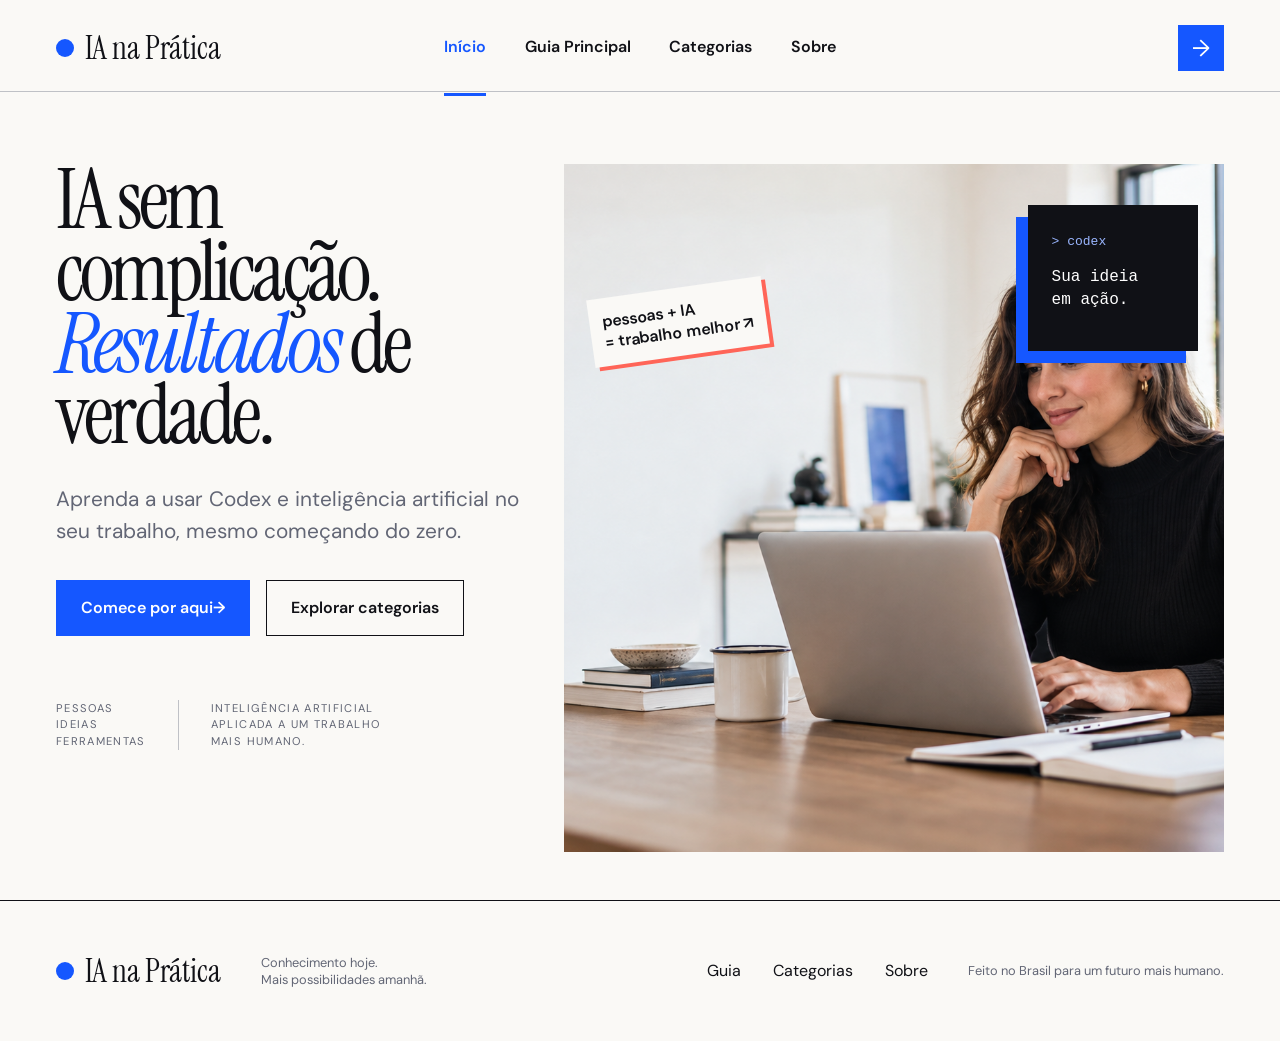
==== index.html @ 02f24f1a "Publica versão inicial do IA na Prática" ====
<!doctype html><html lang="pt-BR"><head><meta charset="UTF-8"><meta name="viewport" content="width=device-width,initial-scale=1"><meta name="description" content="Codex e inteligência artificial para pessoas e profissionais."><title>IA na Prática — Codex e IA sem complicação</title><link rel="icon" href="data:image/svg+xml,%3Csvg xmlns='http://www.w3.org/2000/svg' viewBox='0 0 100 100'%3E%3Ccircle cx='50' cy='50' r='42' fill='%231557ff'/%3E%3C/svg%3E"><link rel="preconnect" href="https://fonts.googleapis.com"><link rel="preconnect" href="https://fonts.gstatic.com" crossorigin><link href="https://fonts.googleapis.com/css2?family=DM+Sans:wght@400;500;600&family=Instrument+Serif:ital@0;1&display=swap" rel="stylesheet"><link rel="stylesheet" href="styles.css"></head><body>
<a class="skip-link" href="#conteudo">Pular para o conteúdo</a>
<header class="site-header"><a class="brand" href="index.html"><span class="brand-dot"></span><span>IA na Prática</span></a><button class="menu-button" aria-expanded="false" aria-controls="menu">Menu</button><nav id="menu" aria-label="Navegação principal"><a class="active" href="index.html">Início</a><a href="guia.html">Guia Principal</a><a href="categorias.html">Categorias</a><a href="sobre.html">Sobre</a></nav><a class="nav-arrow" href="guia.html" aria-label="Ir para o Guia Principal">→</a></header>
<main id="conteudo"><section class="hero home-hero"><div class="hero-copy"><h1>IA sem complicação.<br><em>Resultados</em> de verdade.</h1><p>Aprenda a usar Codex e inteligência artificial no seu trabalho, mesmo começando do zero.</p><div class="hero-actions"><a class="button primary" href="guia.html">Comece por aqui <span>→</span></a><a class="button secondary" href="categorias.html">Explorar categorias</a></div><div class="hero-note"><span>Pessoas<br>ideias<br>ferramentas</span><span>Inteligência artificial aplicada a um trabalho mais humano.</span></div></div><div class="hero-media"><img src="assets/hero-editorial.png" alt="Profissional usando inteligência artificial em seu notebook"><div class="hero-card"><span>&gt; codex</span><p>Sua ideia<br>em ação.</p></div><div class="scribble">pessoas + IA<br>= trabalho melhor ↗</div></div></section></main>
<footer><a class="brand" href="index.html"><span class="brand-dot"></span><span>IA na Prática</span></a><p>Conhecimento hoje.<br>Mais possibilidades amanhã.</p><nav aria-label="Rodapé"><a href="guia.html">Guia</a><a href="categorias.html">Categorias</a><a href="sobre.html">Sobre</a></nav><span>Feito no Brasil para um futuro mais humano.</span></footer><script src="script.js"></script></body></html>
---- styles.css ----
:root{--paper:#faf9f6;--ink:#101116;--muted:#626675;--blue:#1557ff;--coral:#ff6558;--mint:#78dfbf;--line:#bfc1c6;--display:"Instrument Serif",Georgia,serif;--sans:"DM Sans",Arial,sans-serif}*{box-sizing:border-box}html{scroll-behavior:smooth;scroll-padding-top:2rem}body{margin:0;background:var(--paper);color:var(--ink);font-family:var(--sans)}a{color:inherit;text-decoration:none}button,input{font:inherit}.skip-link{position:absolute;left:-999px}.skip-link:focus{left:1rem;top:1rem;background:#111;color:#fff;padding:1rem;z-index:20}.site-header{height:92px;display:grid;grid-template-columns:1fr auto 1fr;align-items:center;max-width:1400px;margin:auto;padding:0 3.5rem;border-bottom:1px solid var(--line)}.brand{display:flex;align-items:center;gap:.7rem;font:2rem var(--display)}.brand-dot{width:18px;height:18px;border-radius:50%;background:var(--blue)}.site-header nav{display:flex;gap:2.4rem}.site-header nav a{font-weight:600;padding:2.25rem 0;border-bottom:3px solid transparent}.site-header nav a:hover,.site-header nav a.active{color:var(--blue);border-color:var(--blue)}.nav-arrow{justify-self:end;display:grid;place-items:center;background:var(--blue);color:#fff;width:46px;height:46px;font-size:1.45rem}.menu-button{display:none}.hero{max-width:1400px;margin:auto;padding:4.5rem 3.5rem 3rem;display:grid;grid-template-columns:.87fr 1.13fr;min-height:700px}.home-hero{min-height:calc(100vh - 92px)}.hero-copy{padding-right:2rem;z-index:2}.hero h1{font:clamp(4.2rem,6.6vw,7rem)/.85 var(--display);letter-spacing:-.045em;margin:0 0 2rem}.hero h1 em,.page-intro em,.about h1 em{font-weight:400;color:var(--blue)}.hero-copy>p{font-size:1.3rem;line-height:1.55;max-width:560px;color:var(--muted)}.hero-actions{display:flex;gap:1rem;margin:2rem 0 4rem}.button{display:inline-flex;align-items:center;justify-content:center;border:1px solid var(--ink);padding:1rem 1.5rem;min-height:56px;font-weight:600}.primary{background:var(--blue);color:#fff;border-color:var(--blue)}.primary:hover{background:#003ecf}.secondary:hover{background:var(--ink);color:#fff}.hero-note{display:flex;gap:2rem;text-transform:uppercase;color:var(--muted);font-size:.7rem;line-height:1.5;letter-spacing:.12em}.hero-note span+span{border-left:1px solid var(--line);padding-left:2rem;max-width:230px}.hero-media{position:relative;min-height:560px;overflow:hidden}.hero-media img{width:100%;height:100%;object-fit:cover}.hero-card{position:absolute;right:4%;top:6%;background:var(--ink);color:#fff;padding:1.5rem;width:170px;box-shadow:-12px 12px 0 var(--blue)}.hero-card span{font-family:monospace;color:#9ab6ff}.hero-card p{font:1rem/1.4 monospace}.scribble{position:absolute;left:4%;top:18%;font-weight:600;transform:rotate(-8deg);background:var(--paper);padding:.8rem;box-shadow:4px 4px 0 var(--coral)}
.page{max-width:1400px;margin:auto;padding:0 3.5rem}.page-intro{min-height:370px;display:grid;grid-template-columns:1fr 230px;align-items:center;gap:4rem;border-bottom:1px solid var(--ink)}.page-intro h1{font:clamp(4.4rem,7vw,7.4rem)/.88 var(--display);letter-spacing:-.04em;margin:0}.page-intro p{font-size:1.35rem;color:var(--muted);max-width:800px}.page-intro aside{border-left:1px solid var(--ink);padding:2rem;text-transform:uppercase;letter-spacing:.16em;font-size:.72rem;line-height:1.8}.chapters>a,.chapters>.coming,.post-list>a,.post-list>.coming{display:grid;grid-template-columns:100px 1fr auto;align-items:center;gap:2rem;padding:2.3rem 0;border-bottom:1px solid var(--line)}.chapters>a:hover h2,.post-list>a:hover h2{color:var(--blue)}.chapters span,.post-list span{font:3rem var(--display);color:var(--blue)}.chapters small,.post-list small{color:var(--coral);text-transform:uppercase;letter-spacing:.12em}.chapters h2,.post-list h2{font:2.5rem/1 var(--display);margin:.4rem 0}.chapters p,.post-list p{color:var(--muted);margin:.3rem 0}.chapters b,.post-list b{color:var(--blue)}.coming{opacity:.55}
.category-rails{display:grid;grid-template-columns:1fr 1fr}.category-rails article{display:grid;grid-template-columns:150px 1fr 190px;gap:1.5rem;padding:2.2rem 1.2rem 2.2rem 0;border-bottom:1px solid var(--line)}.category-rails article:nth-child(odd){border-right:1px solid var(--line);padding-right:2rem}.category-rails article:nth-child(even){padding-left:2rem}.rail-symbol{height:140px;display:grid;place-items:center;font:3rem var(--display);position:relative}.rail-symbol:before{content:"";position:absolute;width:85px;height:85px;border-radius:50%;z-index:-1}.rail-symbol.blue:before{background:var(--blue)}.rail-symbol.coral:before{background:var(--coral);border-radius:0}.rail-symbol.mint:before{background:var(--mint)}.category-rails h2{font:3rem var(--display);margin:0}.category-rails p{color:var(--muted);line-height:1.5}.category-rails nav{display:flex;flex-direction:column}.category-rails nav a{color:var(--blue);padding:.8rem 0;border-bottom:1px solid var(--line)}.category-rails nav a:hover{padding-left:.4rem}.listing{padding-top:4rem}.listing>a{color:var(--blue)}.listing h1{font:clamp(5rem,10vw,9rem)/.9 var(--display);margin:2rem 0 0}.listing-lead{font-size:1.4rem;color:var(--muted);margin-bottom:4rem}.post-list{border-top:1px solid var(--ink)}
.about-hero{display:grid;grid-template-columns:1.1fr .9fr;gap:3rem;min-height:560px;padding:4rem 0;border-bottom:1px solid var(--ink)}.about h1{font:clamp(4.5rem,7vw,7rem)/.87 var(--display);letter-spacing:-.04em;margin:1rem 0 2rem}.about-hero h2{font-size:1.45rem}.about-hero>div:first-child>p{font-size:1.25rem;line-height:1.6;max-width:700px}.about-visual{background:var(--ink);color:#fff;display:flex;align-items:flex-end;justify-content:space-between;padding:2.5rem;position:relative;overflow:hidden}.about-visual:before{content:"";position:absolute;width:260px;height:260px;background:var(--blue);right:-50px;top:-50px}.about-visual>span{font:18rem/.55 var(--display);color:var(--paper)}.about-visual p{z-index:1;text-transform:uppercase;letter-spacing:.15em;font-size:.7rem;line-height:1.7}.about-principles{display:grid;grid-template-columns:1.25fr repeat(3,1fr);border-bottom:1px solid var(--ink)}.about-principles>h2{font:4.5rem/.9 var(--display);padding:3rem 2rem 3rem 0;margin:0}.about-principles article{border-left:1px solid var(--line);padding:3rem 2rem}.about-principles span{font:1.8rem var(--display);color:var(--blue)}.about-principles article:nth-of-type(2) span{color:var(--mint)}.about-principles article:nth-of-type(3) span{color:var(--coral)}.about-principles h3{font:1.65rem var(--display)}.about-principles p{color:var(--muted);line-height:1.6}.contact-strip{display:grid;grid-template-columns:auto 1fr auto;align-items:center;gap:3rem;padding:2rem 0}.contact-strip h2{font:3.5rem var(--display);margin:0}.contact-strip a{color:var(--blue);border-bottom:1px solid var(--blue);padding:.6rem}
.article-page{max-width:1200px;margin:auto;padding:3rem 2rem;display:grid;grid-template-columns:minmax(0,780px) 300px;gap:5rem;align-items:start}.article-header small{color:var(--blue);text-transform:uppercase;letter-spacing:.08em}.article-header h1{font:clamp(4.3rem,6vw,6.5rem)/.9 var(--display);letter-spacing:-.035em;margin:1rem 0}.article-header>p{font:2rem/1.15 var(--display);color:var(--muted)}#article>p,#article section>p,#article li{font-size:1.08rem;line-height:1.7}.article-image{width:100%;height:330px;object-fit:cover;margin:1rem 0 2rem}.article-page section{padding-top:2rem;border-top:1px solid var(--line);margin-top:2.5rem}.article-page section h2{font:3rem/1 var(--display);margin:0 0 1rem}.article-page aside:not(.toc),.article-page blockquote{border-left:5px solid var(--blue);background:#e8efff;margin:2rem 0;padding:1.4rem;font-size:1.15rem}.toc{position:sticky;top:2rem;border-left:1px solid var(--ink);padding-left:2rem}.toc h2{font:2rem var(--display)}.toc nav{display:flex;flex-direction:column}.toc nav a{padding:.8rem 1rem;border-left:3px solid transparent;color:var(--muted)}.toc nav a:hover,.toc nav a.active{color:var(--blue);border-color:var(--blue)}.toc>p{font:1.8rem/1.15 var(--display);border-top:1px solid var(--line);padding-top:2rem;margin-top:3rem}
footer{max-width:1400px;margin:auto;padding:2.5rem 3.5rem;display:grid;grid-template-columns:auto 1fr auto auto;align-items:center;gap:2.5rem;border-top:1px solid var(--ink)}footer p,footer>span{color:var(--muted);font-size:.8rem}footer nav{display:flex;gap:2rem}
@media(max-width:1050px){.site-header,.page{padding-left:1.5rem;padding-right:1.5rem}.hero{grid-template-columns:1fr;padding:3rem 1.5rem}.hero-media{min-height:500px}.category-rails{grid-template-columns:1fr}.category-rails article:nth-child(n){border-right:0;padding-left:0;padding-right:0}.article-page{grid-template-columns:minmax(0,1fr) 250px;gap:2rem}.about-principles{grid-template-columns:1fr 1fr}.about-principles>h2{grid-column:1/-1}.about-principles article:first-of-type{border-left:0}.about-principles article:last-of-type{grid-column:1/-1;border-top:1px solid var(--line)}footer{padding:2rem 1.5rem}}
@media(max-width:720px){.site-header{height:76px;grid-template-columns:1fr auto}.brand{font-size:1.65rem}.menu-button{display:block;border:1px solid var(--ink);background:transparent;padding:.55rem .8rem}.site-header nav{display:none;position:absolute;z-index:10;top:76px;left:0;right:0;background:var(--paper);padding:1rem 1.5rem;flex-direction:column;gap:0;border-bottom:1px solid var(--ink)}.site-header nav.open{display:flex}.site-header nav a{padding:1rem 0}.nav-arrow{display:none}.hero h1{font-size:3.7rem}.hero-actions{flex-direction:column}.hero-media{min-height:380px}.scribble{display:none}.page-intro{grid-template-columns:1fr;gap:1rem;padding:3rem 0}.page-intro h1{font-size:4.2rem}.page-intro aside{padding:1rem 0 1rem 1rem}.chapters>a,.chapters>.coming,.post-list>a,.post-list>.coming{grid-template-columns:60px 1fr}.chapters b,.post-list b{grid-column:2}.chapters h2,.post-list h2{font-size:2rem}.category-rails article{grid-template-columns:90px 1fr}.category-rails nav{grid-column:1/-1}.rail-symbol{height:90px}.about-hero{grid-template-columns:1fr}.about h1{font-size:4.2rem}.about-visual{min-height:300px}.about-principles{grid-template-columns:1fr}.about-principles>h2,.about-principles article:last-of-type{grid-column:auto}.about-principles article{border-left:0;border-top:1px solid var(--line)}.contact-strip{grid-template-columns:1fr;gap:1rem}.article-page{display:block;padding:2.5rem 1.5rem}.article-header h1{font-size:3.7rem}.article-header>p{font-size:1.6rem}.toc{position:relative;top:auto;border:1px solid var(--line);padding:1rem;margin:2rem 0;grid-row:1}.article-page{display:flex;flex-direction:column}.toc{order:-1}.toc>p{display:none}.article-image{height:240px}footer{grid-template-columns:1fr;gap:1rem}}
@media(prefers-reduced-motion:reduce){html{scroll-behavior:auto}*{transition:none!important}}
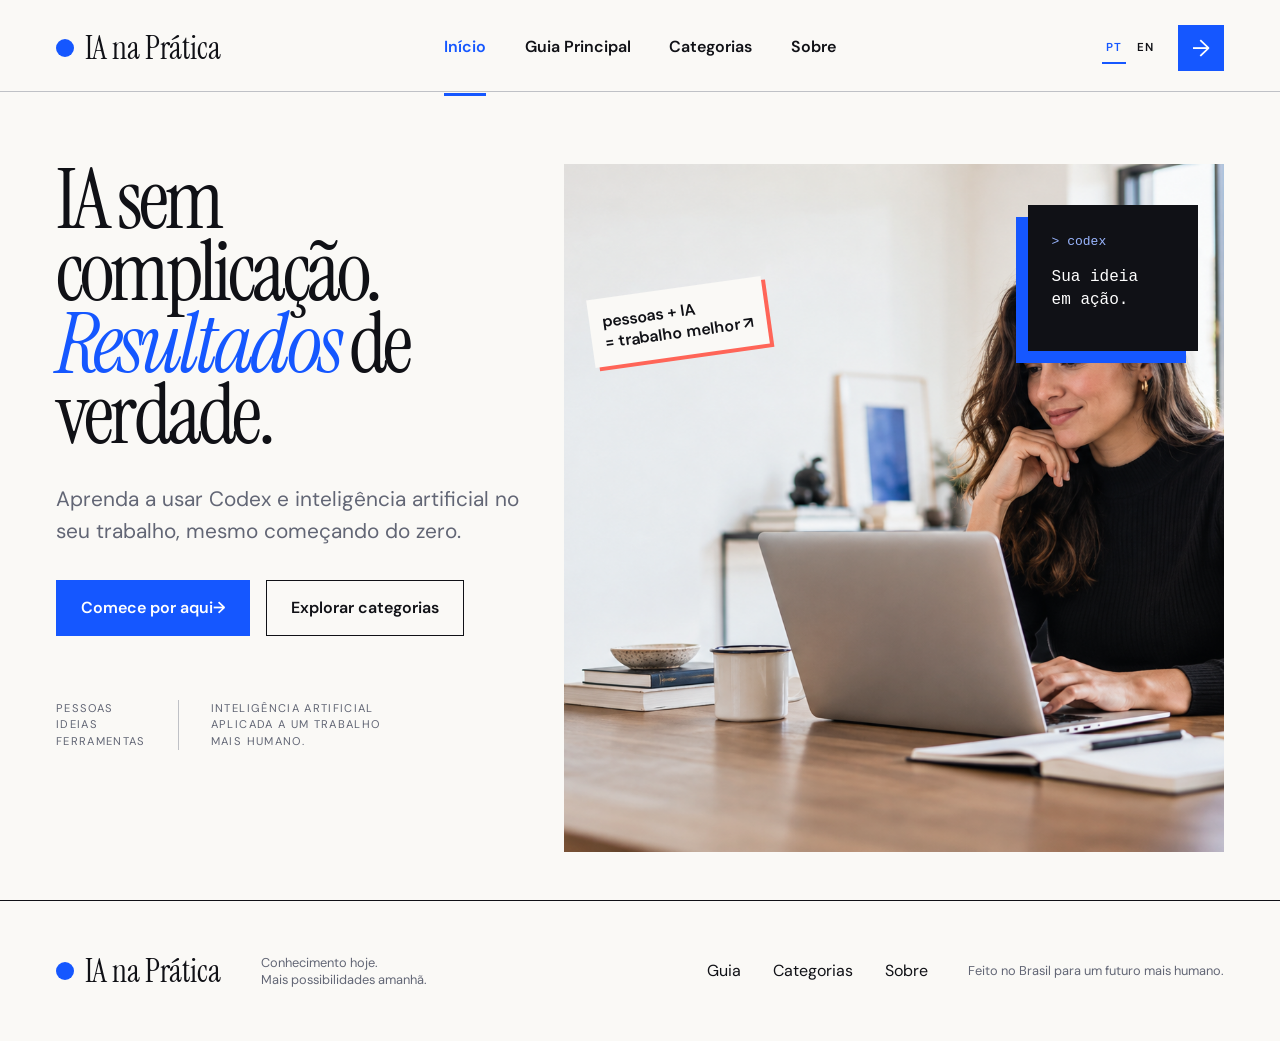
==== commit f8da8988: "Adiciona versão completa em inglês" ====
--- a/index.html
+++ b/index.html
@@ -1,5 +1,5 @@
 <!doctype html><html lang="pt-BR"><head><meta charset="UTF-8"><meta name="viewport" content="width=device-width,initial-scale=1"><meta name="description" content="Codex e inteligência artificial para pessoas e profissionais."><title>IA na Prática — Codex e IA sem complicação</title><link rel="icon" href="data:image/svg+xml,%3Csvg xmlns='http://www.w3.org/2000/svg' viewBox='0 0 100 100'%3E%3Ccircle cx='50' cy='50' r='42' fill='%231557ff'/%3E%3C/svg%3E"><link rel="preconnect" href="https://fonts.googleapis.com"><link rel="preconnect" href="https://fonts.gstatic.com" crossorigin><link href="https://fonts.googleapis.com/css2?family=DM+Sans:wght@400;500;600&family=Instrument+Serif:ital@0;1&display=swap" rel="stylesheet"><link rel="stylesheet" href="styles.css"></head><body>
 <a class="skip-link" href="#conteudo">Pular para o conteúdo</a>
-<header class="site-header"><a class="brand" href="index.html"><span class="brand-dot"></span><span>IA na Prática</span></a><button class="menu-button" aria-expanded="false" aria-controls="menu">Menu</button><nav id="menu" aria-label="Navegação principal"><a class="active" href="index.html">Início</a><a href="guia.html">Guia Principal</a><a href="categorias.html">Categorias</a><a href="sobre.html">Sobre</a></nav><a class="nav-arrow" href="guia.html" aria-label="Ir para o Guia Principal">→</a></header>
+<header class="site-header"><a class="brand" href="index.html"><span class="brand-dot"></span><span>IA na Prática</span></a><button class="menu-button" aria-expanded="false" aria-controls="menu">Menu</button><nav id="menu" aria-label="Navegação principal"><a class="active" href="index.html">Início</a><a href="guia.html">Guia Principal</a><a href="categorias.html">Categorias</a><a href="sobre.html">Sobre</a></nav><div class="header-tools"><div class="language-switch" aria-label="Selecionar idioma"><span aria-current="page">PT</span><a href="en/index.html" lang="en" hreflang="en-US">EN</a></div><a class="nav-arrow" href="guia.html" aria-label="Ir para o Guia Principal">→</a></div></header>
 <main id="conteudo"><section class="hero home-hero"><div class="hero-copy"><h1>IA sem complicação.<br><em>Resultados</em> de verdade.</h1><p>Aprenda a usar Codex e inteligência artificial no seu trabalho, mesmo começando do zero.</p><div class="hero-actions"><a class="button primary" href="guia.html">Comece por aqui <span>→</span></a><a class="button secondary" href="categorias.html">Explorar categorias</a></div><div class="hero-note"><span>Pessoas<br>ideias<br>ferramentas</span><span>Inteligência artificial aplicada a um trabalho mais humano.</span></div></div><div class="hero-media"><img src="assets/hero-editorial.png" alt="Profissional usando inteligência artificial em seu notebook"><div class="hero-card"><span>&gt; codex</span><p>Sua ideia<br>em ação.</p></div><div class="scribble">pessoas + IA<br>= trabalho melhor ↗</div></div></section></main>
 <footer><a class="brand" href="index.html"><span class="brand-dot"></span><span>IA na Prática</span></a><p>Conhecimento hoje.<br>Mais possibilidades amanhã.</p><nav aria-label="Rodapé"><a href="guia.html">Guia</a><a href="categorias.html">Categorias</a><a href="sobre.html">Sobre</a></nav><span>Feito no Brasil para um futuro mais humano.</span></footer><script src="script.js"></script></body></html>
--- a/styles.css
+++ b/styles.css
@@ -7,3 +7,5 @@
 @media(max-width:1050px){.site-header,.page{padding-left:1.5rem;padding-right:1.5rem}.hero{grid-template-columns:1fr;padding:3rem 1.5rem}.hero-media{min-height:500px}.category-rails{grid-template-columns:1fr}.category-rails article:nth-child(n){border-right:0;padding-left:0;padding-right:0}.article-page{grid-template-columns:minmax(0,1fr) 250px;gap:2rem}.about-principles{grid-template-columns:1fr 1fr}.about-principles>h2{grid-column:1/-1}.about-principles article:first-of-type{border-left:0}.about-principles article:last-of-type{grid-column:1/-1;border-top:1px solid var(--line)}footer{padding:2rem 1.5rem}}
 @media(max-width:720px){.site-header{height:76px;grid-template-columns:1fr auto}.brand{font-size:1.65rem}.menu-button{display:block;border:1px solid var(--ink);background:transparent;padding:.55rem .8rem}.site-header nav{display:none;position:absolute;z-index:10;top:76px;left:0;right:0;background:var(--paper);padding:1rem 1.5rem;flex-direction:column;gap:0;border-bottom:1px solid var(--ink)}.site-header nav.open{display:flex}.site-header nav a{padding:1rem 0}.nav-arrow{display:none}.hero h1{font-size:3.7rem}.hero-actions{flex-direction:column}.hero-media{min-height:380px}.scribble{display:none}.page-intro{grid-template-columns:1fr;gap:1rem;padding:3rem 0}.page-intro h1{font-size:4.2rem}.page-intro aside{padding:1rem 0 1rem 1rem}.chapters>a,.chapters>.coming,.post-list>a,.post-list>.coming{grid-template-columns:60px 1fr}.chapters b,.post-list b{grid-column:2}.chapters h2,.post-list h2{font-size:2rem}.category-rails article{grid-template-columns:90px 1fr}.category-rails nav{grid-column:1/-1}.rail-symbol{height:90px}.about-hero{grid-template-columns:1fr}.about h1{font-size:4.2rem}.about-visual{min-height:300px}.about-principles{grid-template-columns:1fr}.about-principles>h2,.about-principles article:last-of-type{grid-column:auto}.about-principles article{border-left:0;border-top:1px solid var(--line)}.contact-strip{grid-template-columns:1fr;gap:1rem}.article-page{display:block;padding:2.5rem 1.5rem}.article-header h1{font-size:3.7rem}.article-header>p{font-size:1.6rem}.toc{position:relative;top:auto;border:1px solid var(--line);padding:1rem;margin:2rem 0;grid-row:1}.article-page{display:flex;flex-direction:column}.toc{order:-1}.toc>p{display:none}.article-image{height:240px}footer{grid-template-columns:1fr;gap:1rem}}
 @media(prefers-reduced-motion:reduce){html{scroll-behavior:auto}*{transition:none!important}}
+.empty-library{display:grid;grid-template-columns:120px 1fr;gap:2rem;align-items:center;min-height:280px;border-bottom:1px solid var(--ink)}.empty-library>span{font:5rem var(--display);color:var(--blue)}.empty-library h2{font:3rem/1 var(--display);margin:0 0 .7rem}.empty-library p{color:var(--muted);font-size:1.1rem}@media(max-width:720px){.empty-library{grid-template-columns:70px 1fr}.empty-library>span{font-size:3.5rem}.empty-library h2{font-size:2.2rem}}
+.header-tools{justify-self:end;display:flex;align-items:center;gap:1.25rem}.language-switch{display:flex;align-items:center;gap:.45rem;font-size:.72rem;font-weight:600;letter-spacing:.08em}.language-switch a,.language-switch span{padding:.45rem .25rem;border-bottom:2px solid transparent}.language-switch a:hover{color:var(--blue)}.language-switch [aria-current="page"]{color:var(--blue);border-color:var(--blue)}@media(max-width:720px){.site-header{grid-template-columns:1fr auto auto;gap:.7rem}.header-tools{grid-column:2}.menu-button{grid-column:3;grid-row:1}.header-tools .nav-arrow{display:none}.language-switch{font-size:.68rem}}
